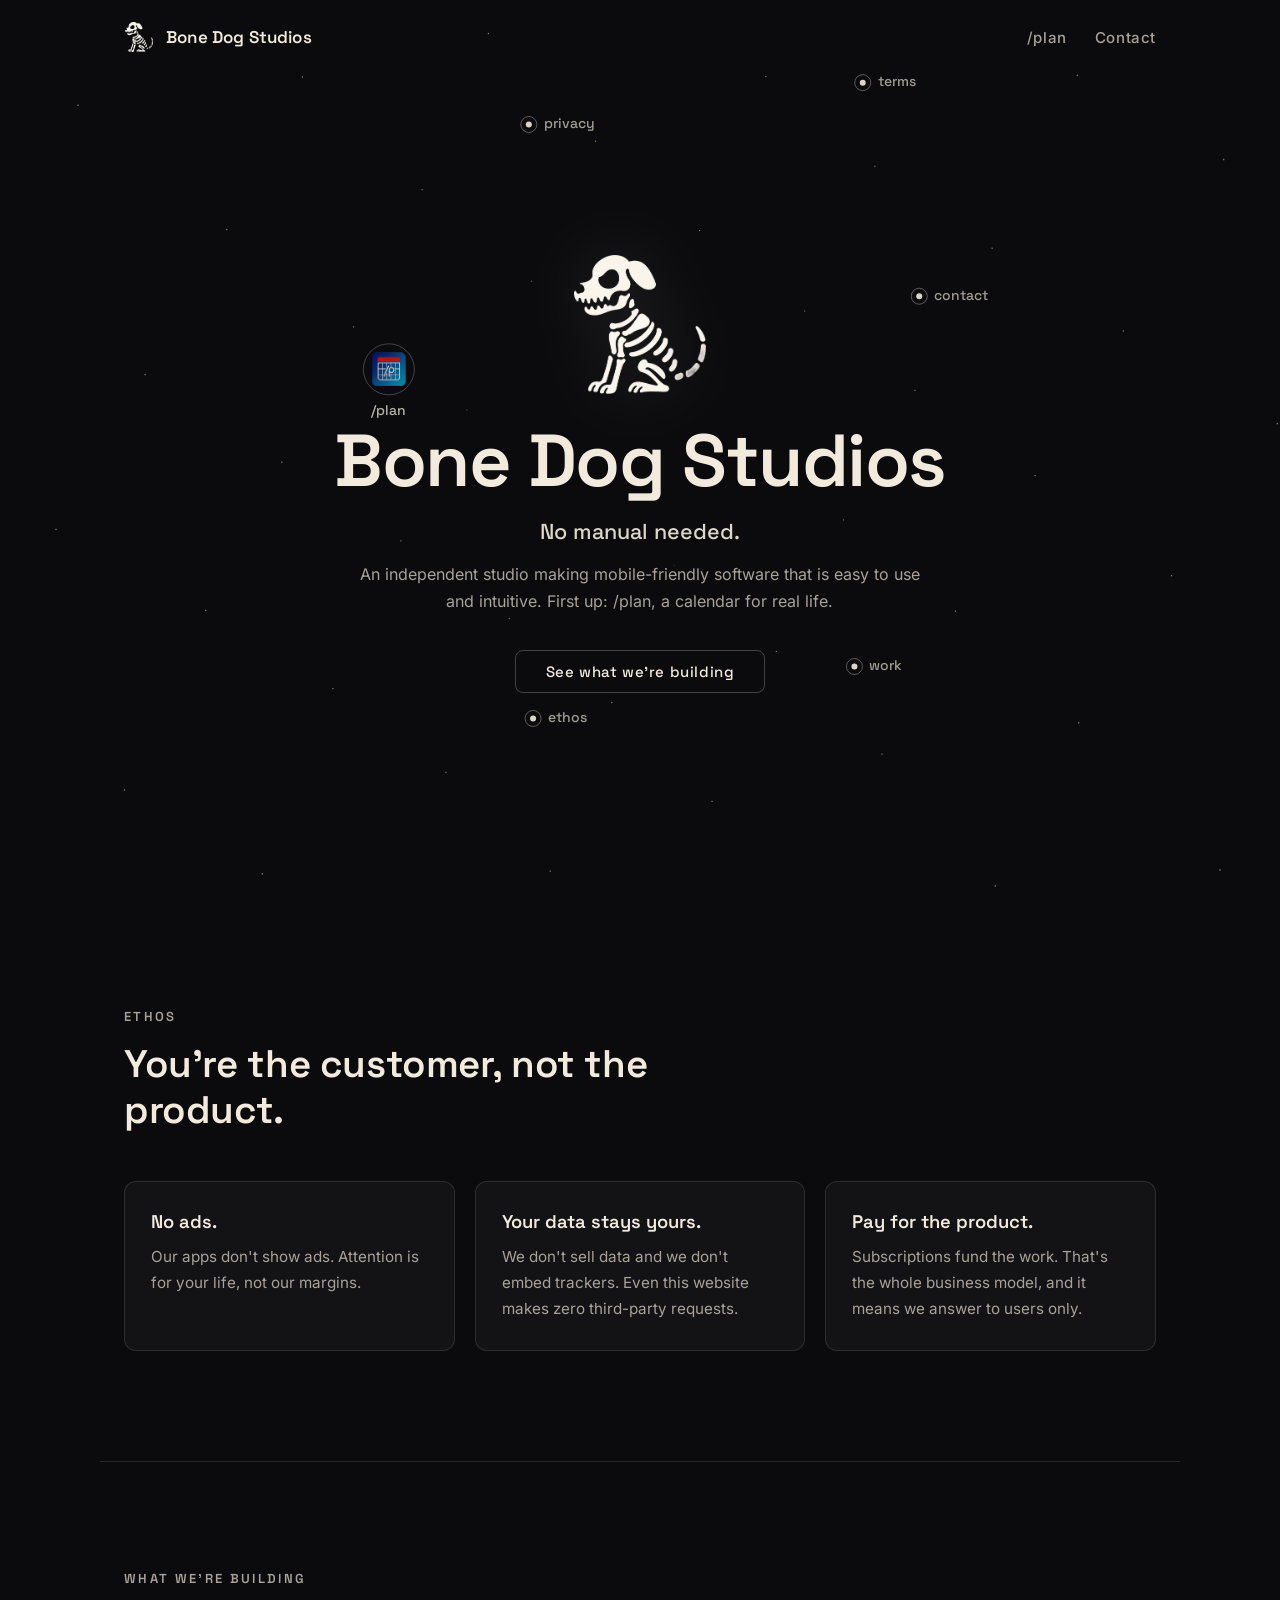
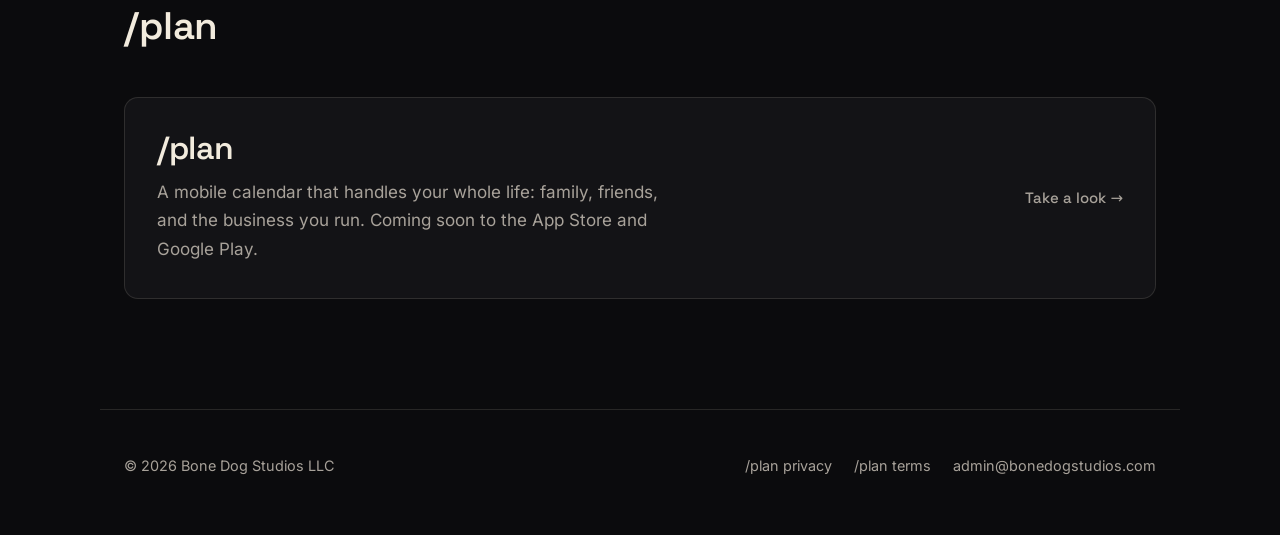
==== index.html @ c6e42fee "feat: restyle legal pages to dark design system (content byte-identical); retire unused style.css" ====
<!DOCTYPE html>
<html lang="en">
<head>
  <meta charset="UTF-8">
  <meta name="viewport" content="width=device-width, initial-scale=1.0">
  <script>document.documentElement.classList.add("js");</script>
  <title>Bone Dog Studios — independent software studio</title>
  <meta name="description" content="Bone Dog Studios is an independent software studio. No ads, no data selling — software you pay for, plainly.">
  <link rel="icon" type="image/png" sizes="32x32" href="/assets/img/favicon-32.png">
  <link rel="apple-touch-icon" href="/assets/img/favicon-180.png">
  <link rel="preload" href="/assets/fonts/space-grotesk-vf.woff2" as="font" type="font/woff2" crossorigin>
  <link rel="preload" href="/assets/fonts/inter-vf.woff2" as="font" type="font/woff2" crossorigin>
  <link rel="stylesheet" href="/assets/site.css?v=5">
  <meta property="og:title" content="Bone Dog Studios">
  <meta property="og:description" content="Independent software studio. No manual needed.">
  <meta property="og:image" content="https://bonedogstudios.com/assets/img/favicon-180.png">
</head>
<body>
  <a class="skip" href="#main">Skip to content</a>

  <header class="nav">
    <a class="brand" href="/">
      <img class="brand-mark" src="/assets/img/bone-dog-mark.png" alt="">
      Bone Dog Studios
    </a>
    <nav>
      <a href="/plan/">/plan</a>
      <a href="mailto:admin@bonedogstudios.com">Contact</a>
    </nav>
  </header>

  <main id="main">
    <section class="hero">
      <canvas id="sphere" aria-hidden="true"></canvas>
      <div class="hero-inner">
        <img class="hero-logo" src="/assets/img/bone-dog-mark.png" alt="Bone Dog Studios skeleton dog logo">
        <h1>Bone Dog Studios</h1>
        <p class="tagline">No manual needed.</p>
        <p class="sub">An independent studio making mobile-friendly software that is easy to use and intuitive. First up: /plan, a calendar for real life.</p>
        <a class="btn" href="/plan/">See what we're building</a>
      </div>
    </section>

    <section class="section reveal" id="ethos">
      <p class="section-kicker">Ethos</p>
      <h2>You're the customer, not the product.</h2>
      <div class="grid-3">
        <div class="card">
          <h3>No ads.</h3>
          <p>Our apps don't show ads. Attention is for your life, not our margins.</p>
        </div>
        <div class="card">
          <h3>Your data stays yours.</h3>
          <p>We don't sell data and we don't embed trackers. Even this website makes zero third-party requests.</p>
        </div>
        <div class="card">
          <h3>Pay for the product.</h3>
          <p>Subscriptions fund the work. That's the whole business model, and it means we answer to users only.</p>
        </div>
      </div>
    </section>

    <section class="section reveal" id="work">
      <p class="section-kicker">What we're building</p>
      <h2>/plan</h2>
      <a class="product-card" href="/plan/">
        <div>
          <span class="product-name">/plan</span>
          <p>A mobile calendar that handles your whole life: family, friends, and the business you run. Coming soon to the App Store and Google Play.</p>
        </div>
        <span class="go">Take a look &rarr;</span>
      </a>
    </section>
  </main>

  <footer class="site-footer">
    <span>&copy; 2026 Bone Dog Studios LLC</span>
    <nav>
      <a href="/plan/privacy/">/plan privacy</a>
      <a href="/plan/terms/">/plan terms</a>
      <a href="mailto:admin@bonedogstudios.com">admin@bonedogstudios.com</a>
    </nav>
  </footer>

  <script src="/assets/sphere.js?v=4" defer></script>
</body>
</html>
---- assets/site.css ----
/* Bone Dog Studios — site design system (new pages only; legal pages use style.css) */

@font-face {
  font-family: "Space Grotesk";
  src: url("/assets/fonts/space-grotesk-vf.woff2") format("woff2-variations");
  font-weight: 300 700;
  font-display: swap;
}
@font-face {
  font-family: "Inter";
  src: url("/assets/fonts/inter-vf.woff2") format("woff2-variations");
  font-weight: 100 900;
  font-display: swap;
}

:root {
  --bg: #0B0B0D;
  --bg-raised: #131316;
  --bone: #F2EBDD;
  --ink: #DDD7CB;
  --muted: #A8A29A;
  --line: rgba(242, 235, 221, 0.12);
  --line-strong: rgba(242, 235, 221, 0.25);
  --display: "Space Grotesk", system-ui, sans-serif;
  --body: "Inter", system-ui, -apple-system, "Segoe UI", sans-serif;
  --max: 1080px;
}

* { margin: 0; padding: 0; box-sizing: border-box; }
html { scroll-behavior: smooth; }
body {
  background: var(--bg);
  color: var(--ink);
  font: 400 17px/1.7 var(--body);
  -webkit-font-smoothing: antialiased;
}
::selection { background: var(--bone); color: var(--bg); }

a { color: var(--bone); text-decoration: none; }
img { max-width: 100%; display: block; }

.skip {
  position: absolute; left: -9999px; top: 0;
  background: var(--bone); color: var(--bg); padding: 8px 16px; z-index: 100;
}
.skip:focus { left: 0; }

/* ---------- Nav ---------- */
.nav {
  position: absolute; top: 0; left: 0; right: 0; z-index: 10;
  display: flex; align-items: center; justify-content: space-between;
  max-width: var(--max); margin: 0 auto; padding: 22px 24px;
}
.nav.flow { position: static; } /* pages without a hero (legal) */
.brand {
  display: flex; align-items: center; gap: 12px;
  font: 600 17px/1 var(--display); color: var(--bone); letter-spacing: 0.01em;
}
.brand-mark { width: 30px; height: 30px; object-fit: contain; }
.nav nav { display: flex; gap: 28px; }
.nav nav a {
  font: 500 15px/1 var(--body); color: var(--muted);
  letter-spacing: 0.04em; /* no uppercase: "plan" must stay lowercase */
  transition: color 0.2s;
}
.nav nav a:hover { color: var(--bone); }

/* ---------- Hero ---------- */
.hero {
  position: relative; min-height: 100svh;
  display: flex; align-items: center; justify-content: center;
  overflow: hidden; text-align: center;
}
#sphere {
  position: absolute; inset: 0; width: 100%; height: 100%;
  touch-action: pan-y; /* vertical scroll always wins on touch */
  cursor: grab;
}
.hero-inner {
  position: relative; z-index: 2; padding: 96px 24px 48px;
  pointer-events: none; /* let the sphere receive drags... */
}
.hero-inner a { pointer-events: auto; } /* ...but keep links clickable */
.hero-logo {
  width: 132px; margin: 0 auto 28px;
  filter: drop-shadow(0 0 36px rgba(242, 235, 221, 0.16)); /* faint bone glow */
}
.hero h1 {
  font: 600 clamp(2.6rem, 7vw, 4.6rem)/1.05 var(--display);
  color: var(--bone); letter-spacing: -0.02em;
}
.tagline {
  margin-top: 18px;
  font: 500 clamp(1.05rem, 2.4vw, 1.35rem)/1.4 var(--display);
  color: var(--ink);
}
.sub {
  max-width: 560px; margin: 14px auto 0;
  color: var(--muted); font-size: 1rem;
}
.btn {
  display: inline-block; margin-top: 34px; padding: 13px 30px;
  border: 1px solid var(--line-strong); border-radius: 8px;
  font: 500 15px/1 var(--display); letter-spacing: 0.04em;
  color: var(--bone); transition: background 0.2s, border-color 0.2s;
}
.btn:hover { background: rgba(242, 235, 221, 0.08); border-color: var(--bone); }
.btn.solid { background: var(--bone); color: var(--bg); border-color: var(--bone); }
.btn.solid:hover { background: #fff; }

/* ---------- Sections ---------- */
.section { max-width: var(--max); margin: 0 auto; padding: 110px 24px; }
.section + .section { border-top: 1px solid var(--line); }
.section-kicker {
  font: 600 13px/1 var(--display); letter-spacing: 0.18em;
  text-transform: uppercase; color: var(--muted); margin-bottom: 18px;
}
.section h2 {
  font: 600 clamp(1.7rem, 4vw, 2.4rem)/1.2 var(--display);
  color: var(--bone); letter-spacing: -0.01em; margin-bottom: 20px;
  max-width: 640px;
}
.section > p { max-width: 640px; color: var(--muted); }

.grid-3 {
  display: grid; grid-template-columns: repeat(3, 1fr);
  gap: 20px; margin-top: 48px;
}
.card {
  background: var(--bg-raised); border: 1px solid var(--line);
  border-radius: 12px; padding: 28px 26px;
}
.card h3 {
  font: 600 1.15rem/1.3 var(--display); color: var(--bone); margin-bottom: 10px;
}
.card p { color: var(--muted); font-size: 0.95rem; }

/* ---------- Product card (homepage) ---------- */
.product-card {
  display: flex; align-items: center; justify-content: space-between; gap: 24px;
  margin-top: 48px; padding: 34px 32px;
  background: var(--bg-raised); border: 1px solid var(--line); border-radius: 14px;
  transition: border-color 0.2s, transform 0.2s;
}
.product-card:hover { border-color: var(--line-strong); transform: translateY(-2px); }
.product-name {
  font: 600 2rem/1 var(--display); color: var(--bone); letter-spacing: -0.01em;
}
.product-card p { color: var(--muted); margin-top: 10px; max-width: 520px; }
.product-card .go { font: 500 15px/1 var(--display); color: var(--muted); white-space: nowrap; }
.product-card:hover .go { color: var(--bone); }

/* ---------- Plan page ---------- */
.wordmark {
  font: 600 clamp(3.2rem, 9vw, 5.5rem)/1 var(--display);
  color: var(--bone); letter-spacing: -0.03em;
}
.phones {
  display: grid; grid-template-columns: repeat(3, 1fr);
  gap: 28px; margin-top: 56px; justify-items: center;
}
.phone {
  position: relative; width: min(100%, 270px); aspect-ratio: 9 / 19;
  border: 1px solid var(--line-strong); border-radius: 34px;
  padding: 10px; background: var(--bg-raised);
  box-shadow: 0 24px 60px rgba(0, 0, 0, 0.5);
}
.phone img, .phone-placeholder {
  position: absolute; inset: 10px; width: calc(100% - 20px); height: calc(100% - 20px);
  border-radius: 26px; object-fit: cover;
}
.phone-placeholder {
  background: linear-gradient(160deg, #17171b, #0e0e11 70%);
  display: flex; align-items: center; justify-content: center;
  color: var(--muted); font: 500 13px/1.4 var(--display);
  letter-spacing: 0.08em; text-align: center; /* no uppercase: "plan" stays lowercase */
}
.phone img { z-index: 2; } /* real screenshot covers the placeholder */

.cta-panel {
  margin-top: 90px; padding: 56px 32px; text-align: center;
  background: var(--bg-raised); border: 1px solid var(--line); border-radius: 16px;
}
.cta-panel h2 { margin: 0 auto 12px; }
.cta-panel p { margin: 0 auto; max-width: 520px; color: var(--muted); }

/* ---------- Footer ---------- */
.site-footer {
  border-top: 1px solid var(--line);
  max-width: var(--max); margin: 0 auto;
  padding: 44px 24px 56px;
  display: flex; flex-wrap: wrap; gap: 18px 40px;
  align-items: center; justify-content: space-between;
  color: var(--muted); font-size: 0.9rem;
}
.site-footer nav { display: flex; flex-wrap: wrap; gap: 22px; }
.site-footer a { color: var(--muted); transition: color 0.2s; }
.site-footer a:hover { color: var(--bone); }

/* ---------- Legal pages (privacy / terms) ---------- */
.legal-content { max-width: 780px; margin: 0 auto; padding: 34px 24px 72px; }
.legal-content .back-link {
  display: inline-block; margin-bottom: 30px;
  color: var(--muted); font: 500 14px/1 var(--display);
}
.legal-content .back-link:hover { color: var(--bone); }
.legal-content h1 { font: 600 2rem/1.2 var(--display); color: var(--bone); margin-bottom: 10px; }
.legal-content .effective-date { color: var(--muted); font-size: 0.92rem; margin-bottom: 34px; }
.legal-content h2 {
  font: 600 1.3rem/1.3 var(--display); color: var(--bone);
  margin: 42px 0 14px; padding-bottom: 8px; border-bottom: 1px solid var(--line);
}
.legal-content h3 { font: 600 1.05rem/1.3 var(--display); color: var(--ink); margin: 24px 0 10px; }
.legal-content p { margin-bottom: 14px; color: var(--ink); font-size: 0.98rem; }
.legal-content ul, .legal-content ol { margin: 0 0 16px; padding-left: 22px; color: var(--ink); font-size: 0.98rem; }
.legal-content li { margin-bottom: 8px; }
.legal-content strong { color: var(--bone); }
.legal-content a { text-decoration: underline; text-underline-offset: 2px; }
.legal-content table { width: 100%; border-collapse: collapse; margin-bottom: 16px; font-size: 0.92rem; }
.legal-content th, .legal-content td { padding: 10px 12px; text-align: left; border: 1px solid var(--line); color: var(--ink); }
.legal-content th { background: var(--bg-raised); color: var(--bone); font-weight: 600; }
.legal-content footer {
  margin-top: 48px; padding-top: 22px; border-top: 1px solid var(--line);
  color: var(--muted); font-size: 0.9rem;
}

/* ---------- Reveal animation ----------
   Hidden state only applies when JS is running (html.js set inline in <head>),
   so content stays visible with JS off, in print, and in readers. */
html.js .reveal { opacity: 0; transform: translateY(24px); transition: opacity 0.7s ease, transform 0.7s ease; }
html.js .reveal.is-visible { opacity: 1; transform: none; }
@media print {
  html.js .reveal { opacity: 1; transform: none; }
}

@media (prefers-reduced-motion: reduce) {
  html { scroll-behavior: auto; }
  html.js .reveal { opacity: 1; transform: none; transition: none; }
  .product-card, .product-card:hover { transform: none; }
}

/* ---------- Responsive ---------- */
@media (max-width: 860px) {
  .grid-3, .phones { grid-template-columns: 1fr; }
  .phones { max-width: 300px; margin-left: auto; margin-right: auto; }
  .phone:nth-child(n+2) { display: none; } /* one phone on small screens */
  .product-card { flex-direction: column; align-items: flex-start; }
  .section { padding: 72px 24px; }
  .nav nav { gap: 18px; }
}
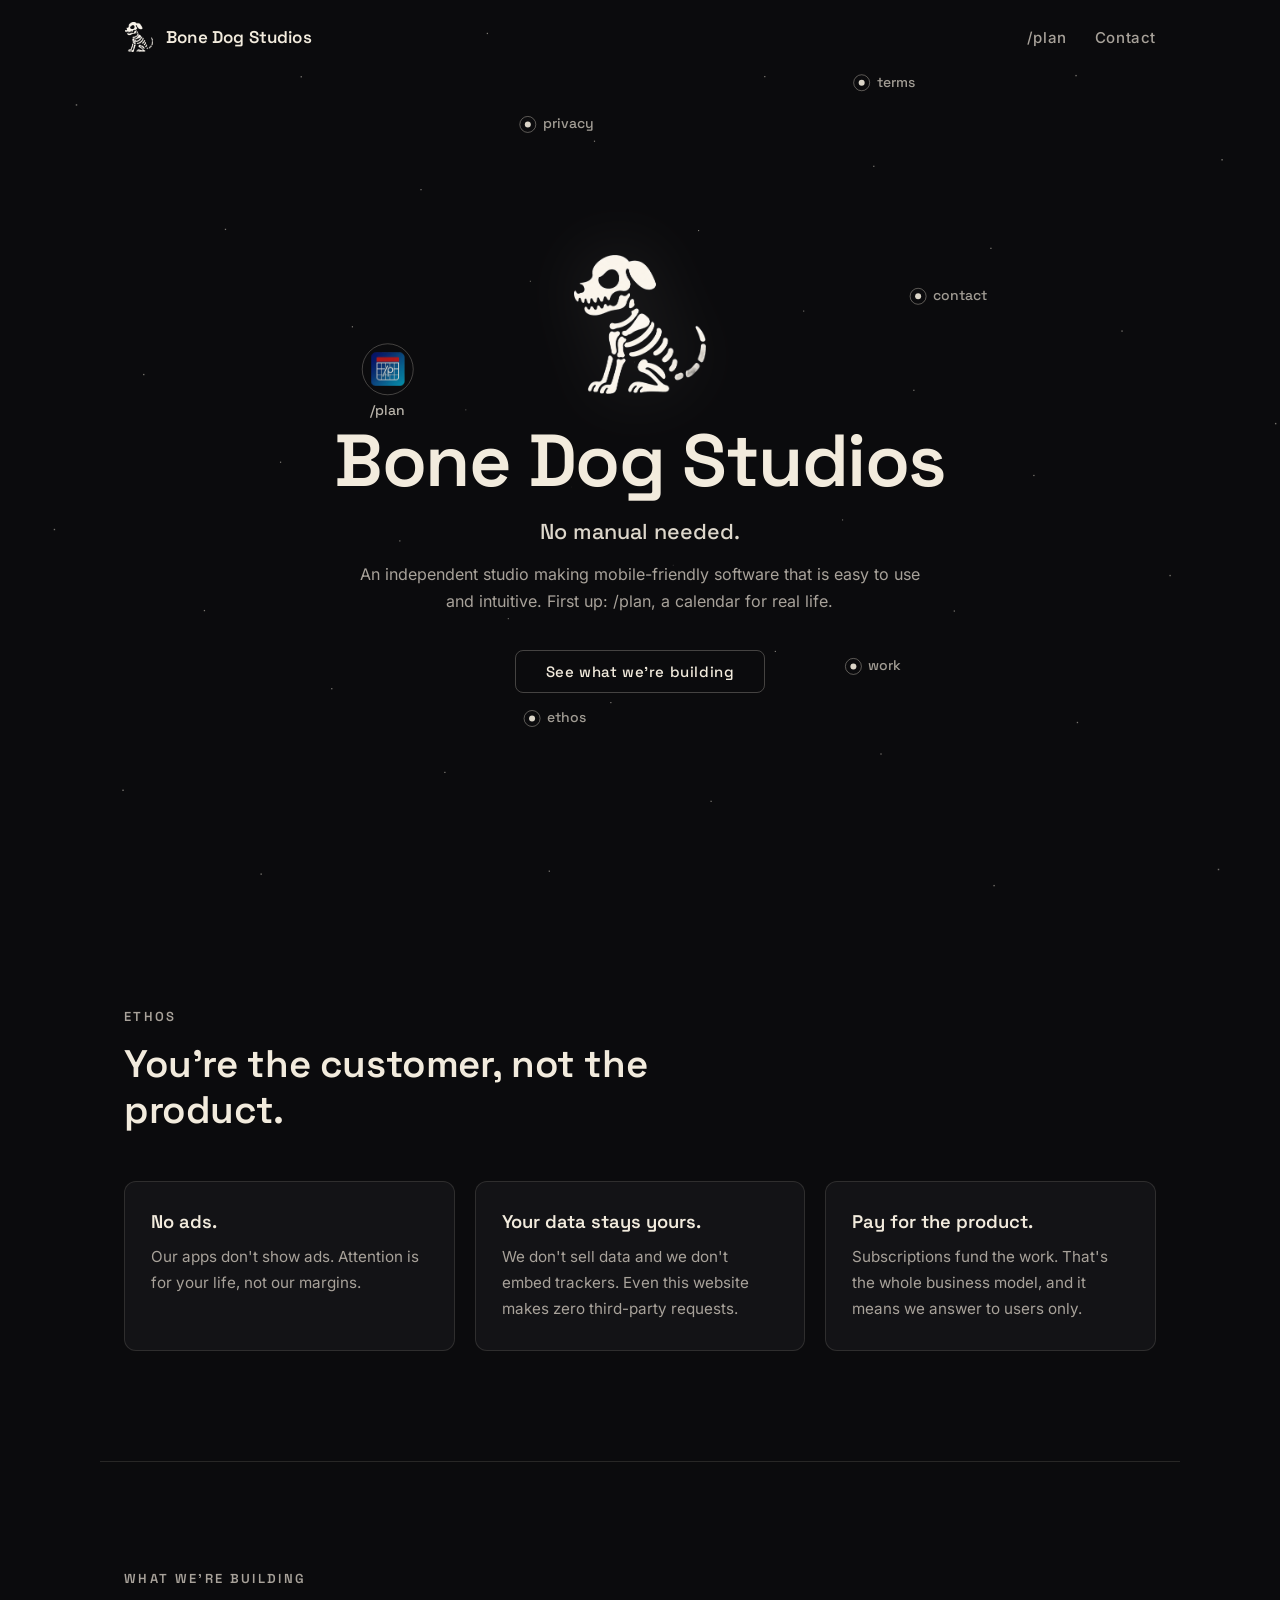
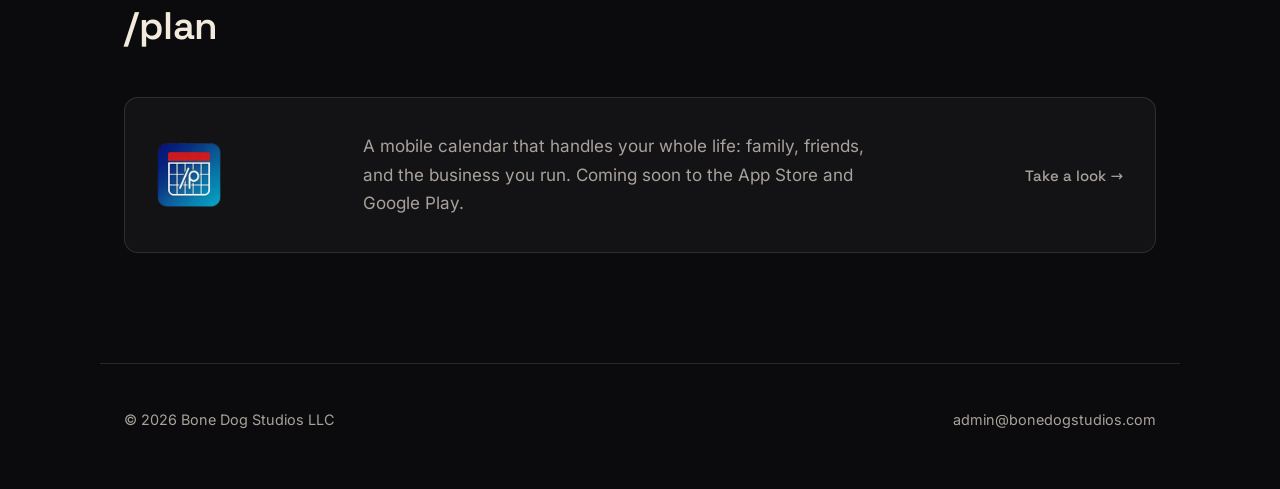
==== commit a78625ed: "feat: product card leads with /plan logo tile; studio footer drops product legal links" ====
--- a/index.html
+++ b/index.html
@@ -10,7 +10,7 @@
   <link rel="apple-touch-icon" href="/assets/img/favicon-180.png">
   <link rel="preload" href="/assets/fonts/space-grotesk-vf.woff2" as="font" type="font/woff2" crossorigin>
   <link rel="preload" href="/assets/fonts/inter-vf.woff2" as="font" type="font/woff2" crossorigin>
-  <link rel="stylesheet" href="/assets/site.css?v=5">
+  <link rel="stylesheet" href="/assets/site.css?v=6">
   <meta property="og:title" content="Bone Dog Studios">
   <meta property="og:description" content="Independent software studio. No manual needed.">
   <meta property="og:image" content="https://bonedogstudios.com/assets/img/favicon-180.png">
@@ -64,8 +64,8 @@
       <p class="section-kicker">What we're building</p>
       <h2>/plan</h2>
       <a class="product-card" href="/plan/">
+        <img class="product-logo" src="/assets/img/plan-mark.png" alt="/plan app logo">
         <div>
-          <span class="product-name">/plan</span>
           <p>A mobile calendar that handles your whole life: family, friends, and the business you run. Coming soon to the App Store and Google Play.</p>
         </div>
         <span class="go">Take a look &rarr;</span>
@@ -76,8 +76,6 @@
   <footer class="site-footer">
     <span>&copy; 2026 Bone Dog Studios LLC</span>
     <nav>
-      <a href="/plan/privacy/">/plan privacy</a>
-      <a href="/plan/terms/">/plan terms</a>
       <a href="mailto:admin@bonedogstudios.com">admin@bonedogstudios.com</a>
     </nav>
   </footer>
--- a/assets/site.css
+++ b/assets/site.css
@@ -143,10 +143,8 @@
   transition: border-color 0.2s, transform 0.2s;
 }
 .product-card:hover { border-color: var(--line-strong); transform: translateY(-2px); }
-.product-name {
-  font: 600 2rem/1 var(--display); color: var(--bone); letter-spacing: -0.01em;
-}
-.product-card p { color: var(--muted); margin-top: 10px; max-width: 520px; }
+.product-logo { width: 64px; flex-shrink: 0; }
+.product-card p { color: var(--muted); max-width: 520px; }
 .product-card .go { font: 500 15px/1 var(--display); color: var(--muted); white-space: nowrap; }
 .product-card:hover .go { color: var(--bone); }
 
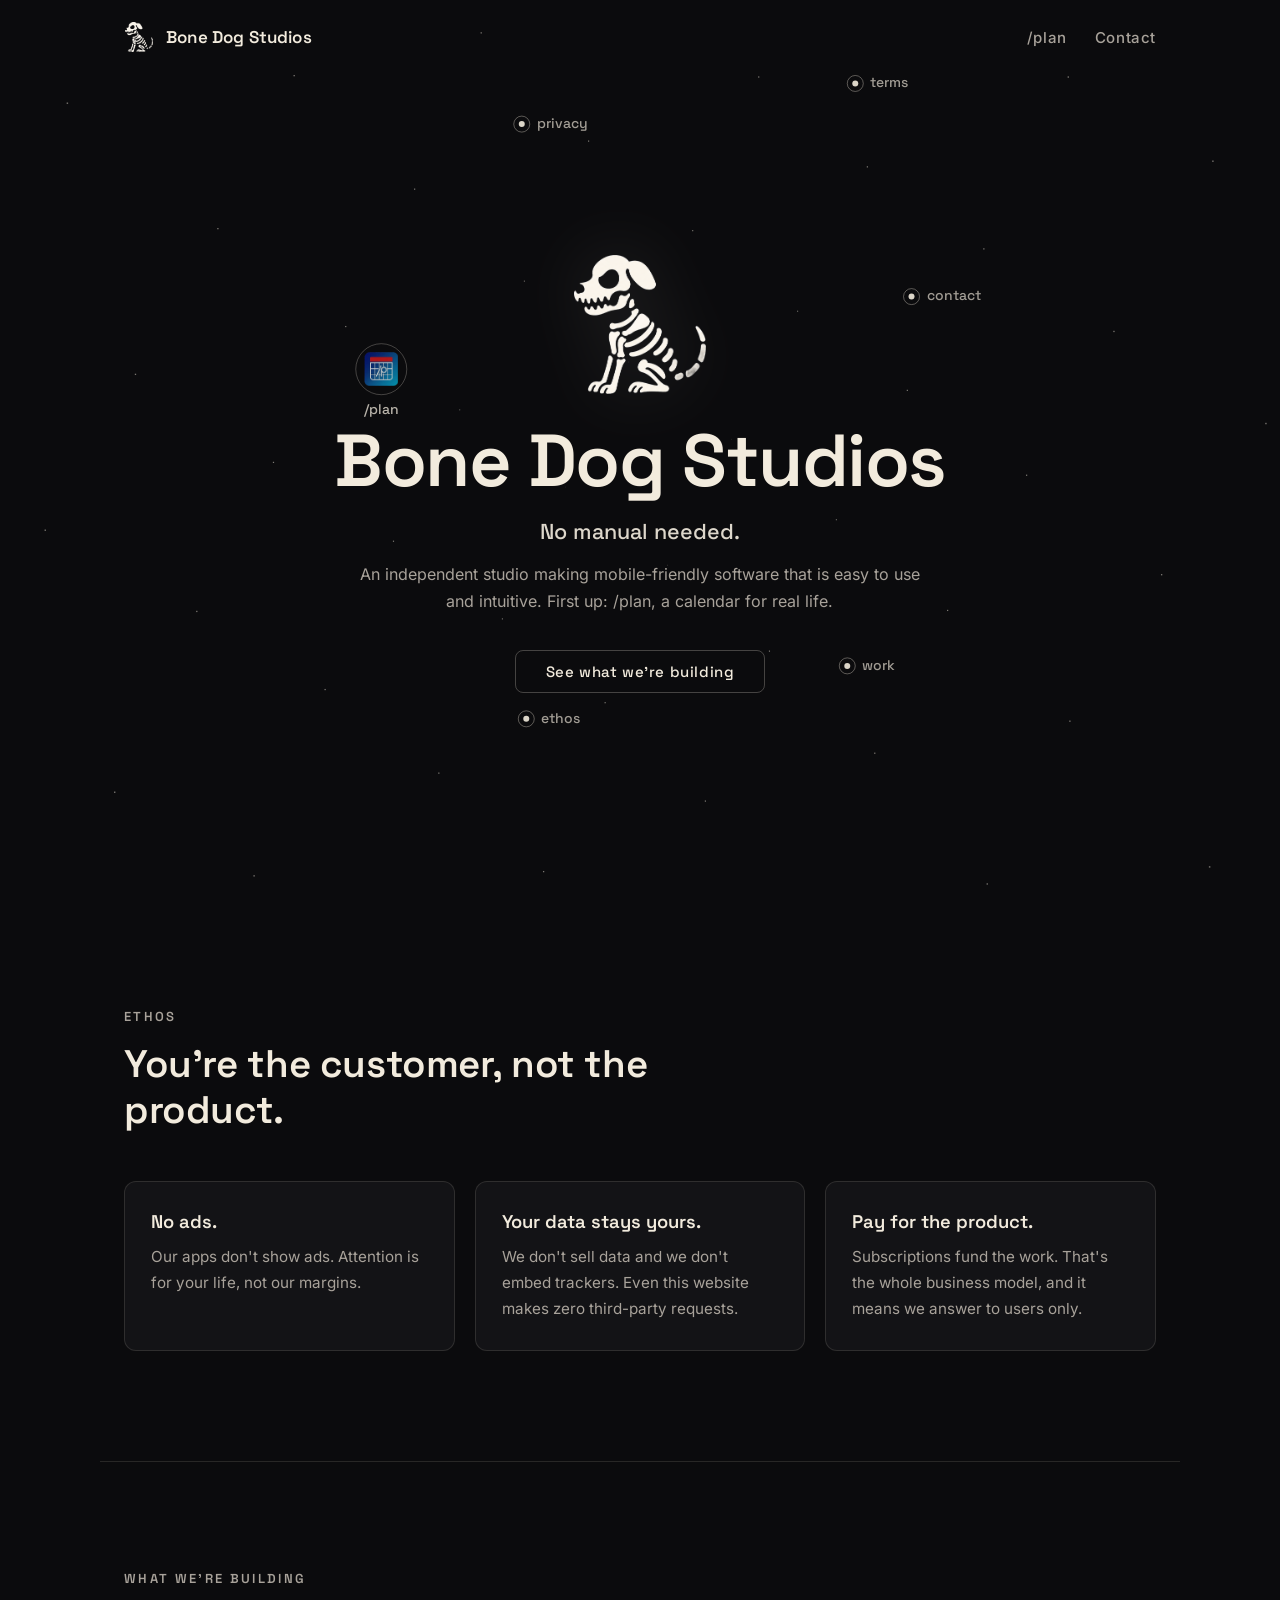
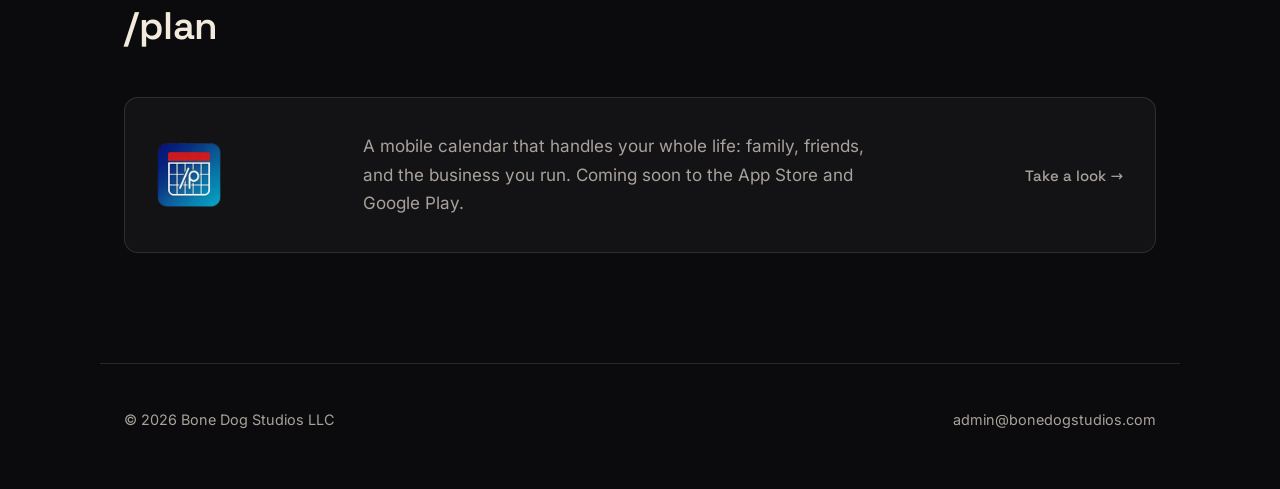
==== commit f1c036b5: "feat: /plan hero logo above wordmark; real app screenshots replace placeholder frames" ====
--- a/index.html
+++ b/index.html
@@ -10,7 +10,7 @@
   <link rel="apple-touch-icon" href="/assets/img/favicon-180.png">
   <link rel="preload" href="/assets/fonts/space-grotesk-vf.woff2" as="font" type="font/woff2" crossorigin>
   <link rel="preload" href="/assets/fonts/inter-vf.woff2" as="font" type="font/woff2" crossorigin>
-  <link rel="stylesheet" href="/assets/site.css?v=6">
+  <link rel="stylesheet" href="/assets/site.css?v=8">
   <meta property="og:title" content="Bone Dog Studios">
   <meta property="og:description" content="Independent software studio. No manual needed.">
   <meta property="og:image" content="https://bonedogstudios.com/assets/img/favicon-180.png">
--- a/assets/site.css
+++ b/assets/site.css
@@ -85,6 +85,7 @@
   width: 132px; margin: 0 auto 28px;
   filter: drop-shadow(0 0 36px rgba(242, 235, 221, 0.16)); /* faint bone glow */
 }
+.hero-logo.app-logo { width: 96px; margin: 26px auto 26px; }
 .hero h1 {
   font: 600 clamp(2.6rem, 7vw, 4.6rem)/1.05 var(--display);
   color: var(--bone); letter-spacing: -0.02em;
@@ -157,23 +158,10 @@
   display: grid; grid-template-columns: repeat(3, 1fr);
   gap: 28px; margin-top: 56px; justify-items: center;
 }
-.phone {
-  position: relative; width: min(100%, 270px); aspect-ratio: 9 / 19;
-  border: 1px solid var(--line-strong); border-radius: 34px;
-  padding: 10px; background: var(--bg-raised);
-  box-shadow: 0 24px 60px rgba(0, 0, 0, 0.5);
-}
-.phone img, .phone-placeholder {
-  position: absolute; inset: 10px; width: calc(100% - 20px); height: calc(100% - 20px);
-  border-radius: 26px; object-fit: cover;
-}
-.phone-placeholder {
-  background: linear-gradient(160deg, #17171b, #0e0e11 70%);
-  display: flex; align-items: center; justify-content: center;
-  color: var(--muted); font: 500 13px/1.4 var(--display);
-  letter-spacing: 0.08em; text-align: center; /* no uppercase: "plan" stays lowercase */
-}
-.phone img { z-index: 2; } /* real screenshot covers the placeholder */
+.shot {
+  width: min(100%, 290px);
+  filter: drop-shadow(0 26px 50px rgba(0, 0, 0, 0.55));
+}
 
 .cta-panel {
   margin-top: 90px; padding: 56px 32px; text-align: center;
@@ -241,7 +229,7 @@
 @media (max-width: 860px) {
   .grid-3, .phones { grid-template-columns: 1fr; }
   .phones { max-width: 300px; margin-left: auto; margin-right: auto; }
-  .phone:nth-child(n+2) { display: none; } /* one phone on small screens */
+  .shot:nth-child(n+2) { display: none; } /* one screenshot on small screens */
   .product-card { flex-direction: column; align-items: flex-start; }
   .section { padding: 72px 24px; }
   .nav nav { gap: 18px; }
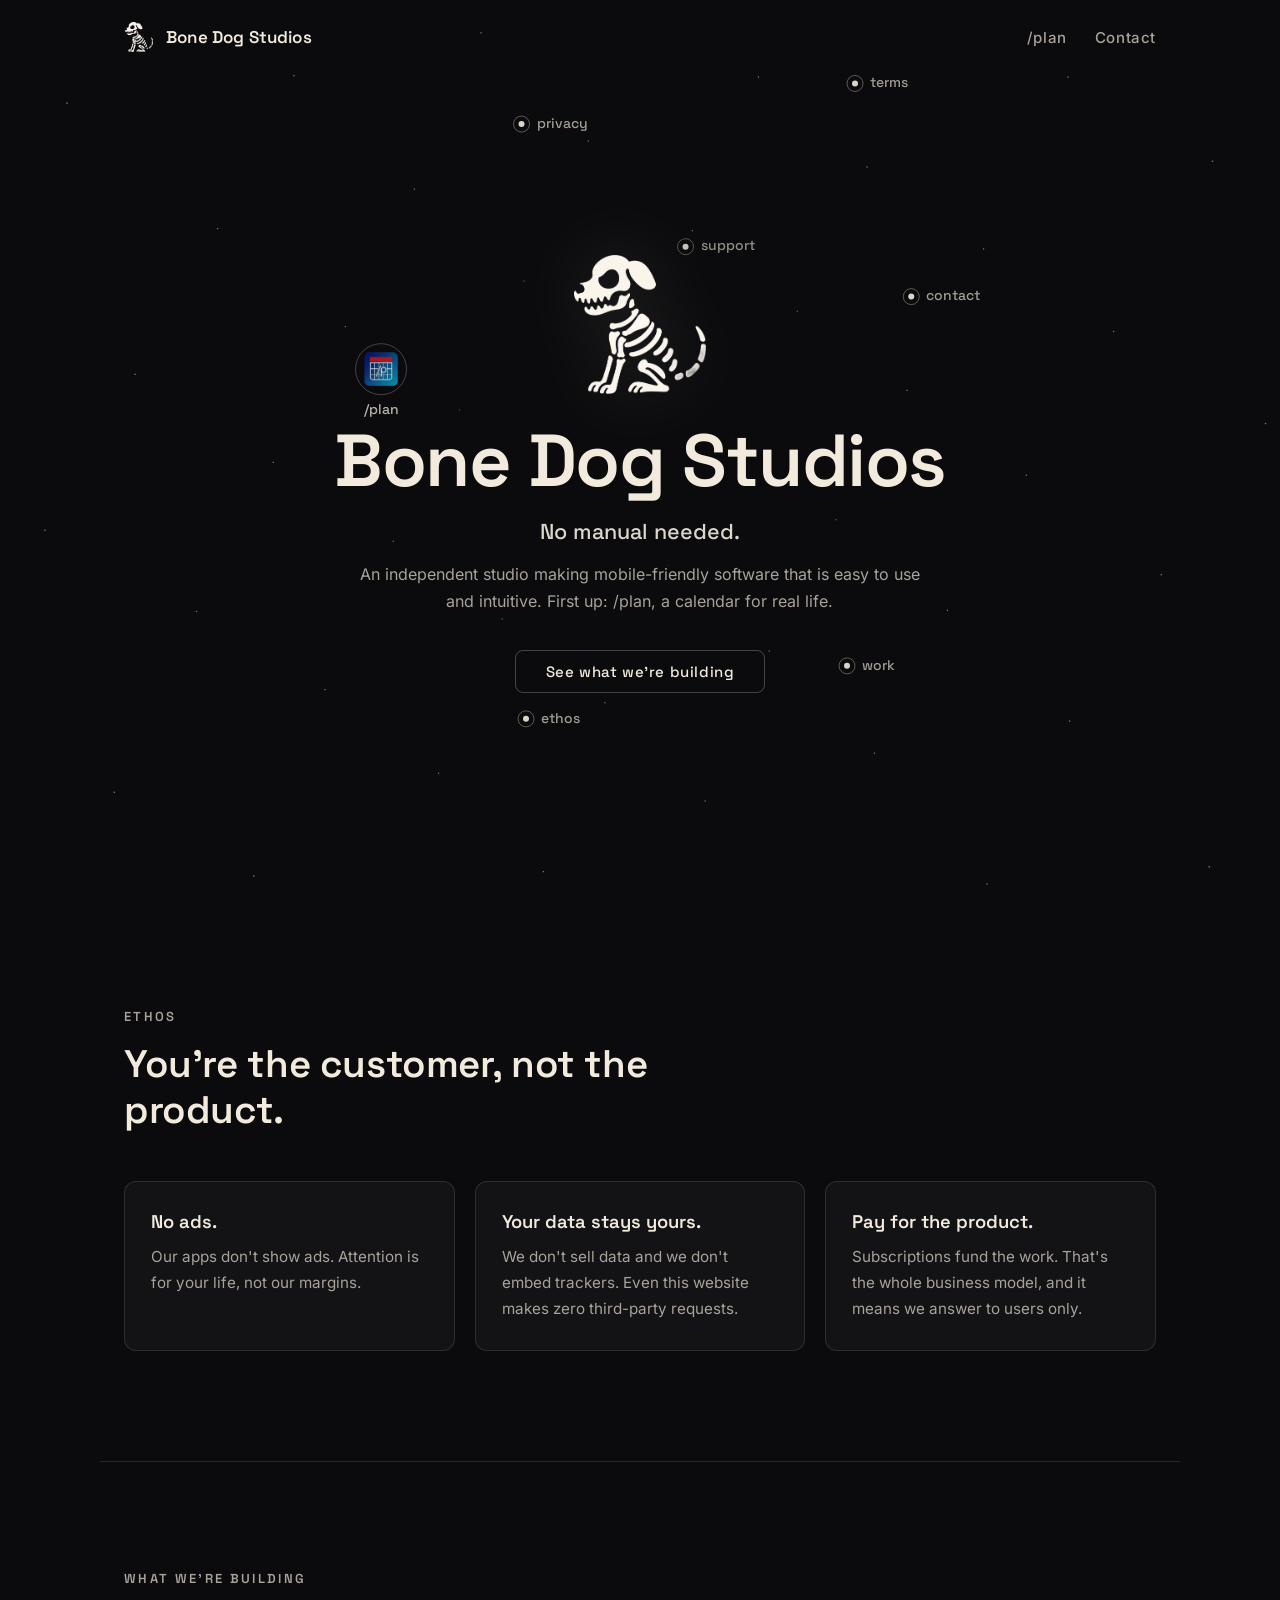
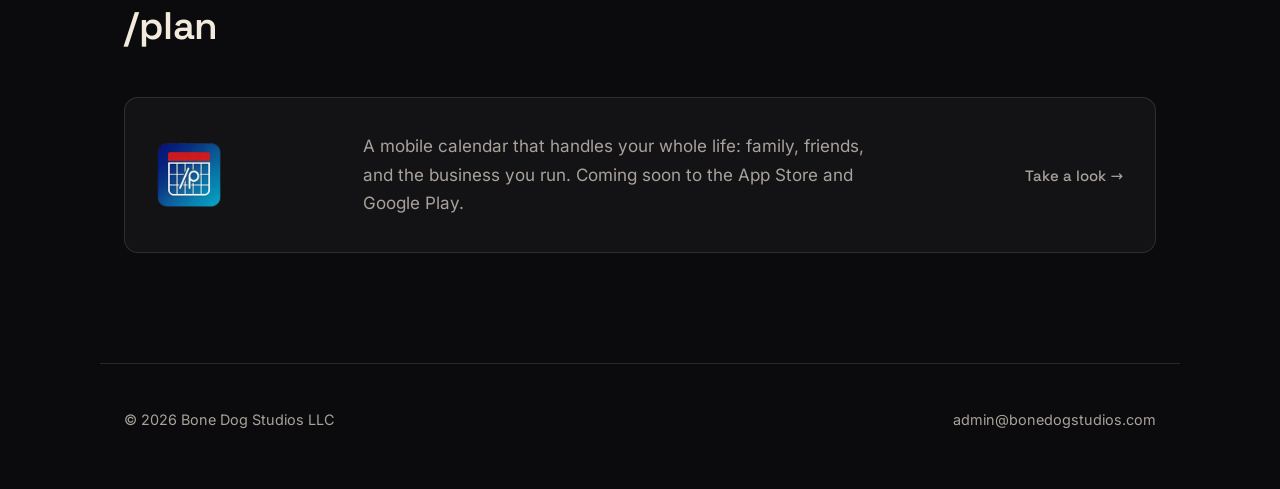
==== commit 827cd10a: "feat: support in nav + constellation; real app screenshots from the store set - /plan top nav gains " ====
--- a/index.html
+++ b/index.html
@@ -80,6 +80,6 @@
     </nav>
   </footer>
 
-  <script src="/assets/sphere.js?v=4" defer></script>
+  <script src="/assets/sphere.js?v=6" defer></script>
 </body>
 </html>
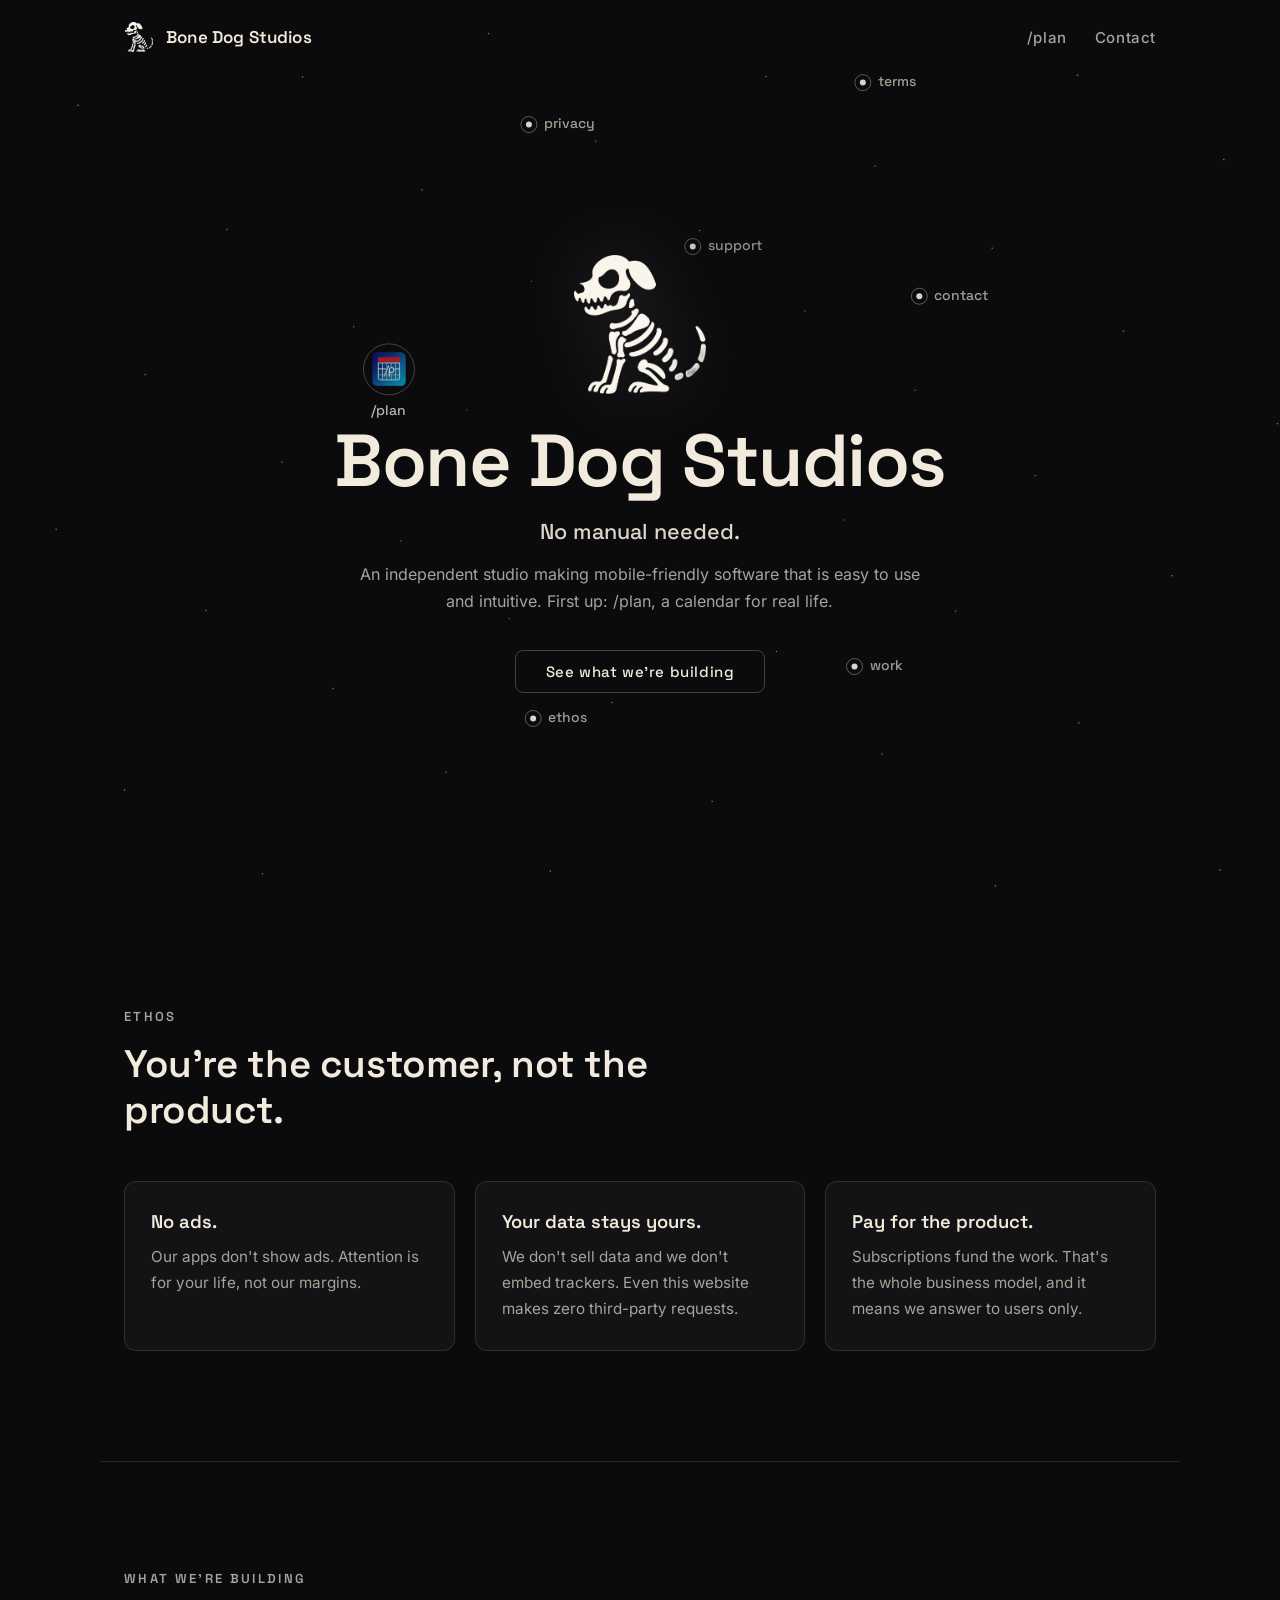
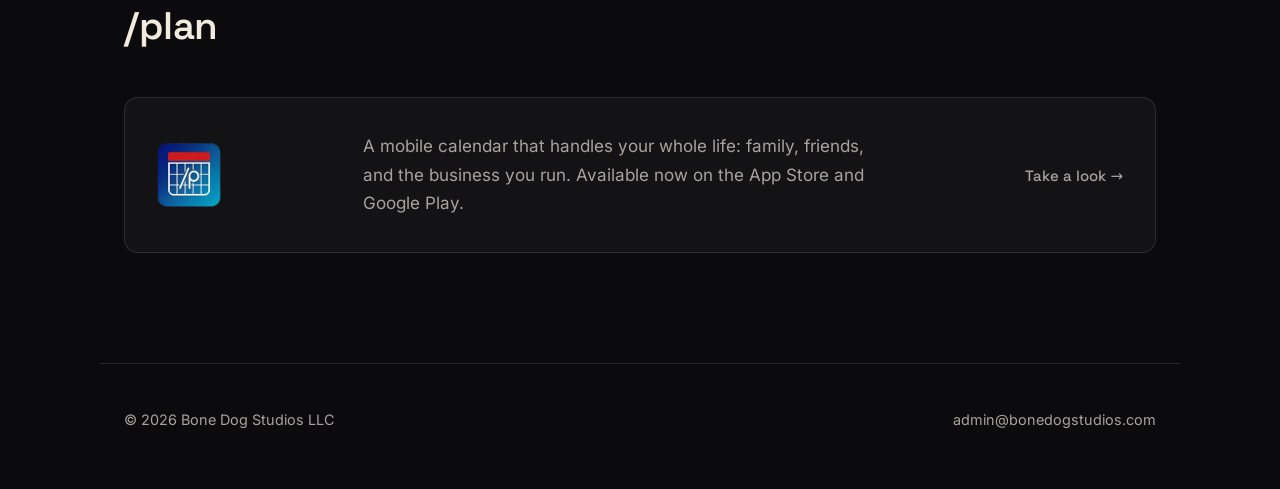
==== commit bcb9e108: "plan: the app has launched — store buttons, and a fallback page for each phone The site still said "" ====
--- a/index.html
+++ b/index.html
@@ -10,7 +10,7 @@
   <link rel="apple-touch-icon" href="/assets/img/favicon-180.png">
   <link rel="preload" href="/assets/fonts/space-grotesk-vf.woff2" as="font" type="font/woff2" crossorigin>
   <link rel="preload" href="/assets/fonts/inter-vf.woff2" as="font" type="font/woff2" crossorigin>
-  <link rel="stylesheet" href="/assets/site.css?v=8">
+  <link rel="stylesheet" href="/assets/site.css?v=9">
   <meta property="og:title" content="Bone Dog Studios">
   <meta property="og:description" content="Independent software studio. No manual needed.">
   <meta property="og:image" content="https://bonedogstudios.com/assets/img/favicon-180.png">
@@ -66,7 +66,7 @@
       <a class="product-card" href="/plan/">
         <img class="product-logo" src="/assets/img/plan-mark.png" alt="/plan app logo">
         <div>
-          <p>A mobile calendar that handles your whole life: family, friends, and the business you run. Coming soon to the App Store and Google Play.</p>
+          <p>A mobile calendar that handles your whole life: family, friends, and the business you run. Available now on the App Store and Google Play.</p>
         </div>
         <span class="go">Take a look &rarr;</span>
       </a>
--- a/assets/site.css
+++ b/assets/site.css
@@ -1,4 +1,6 @@
-/* Bone Dog Studios — site design system (new pages only; legal pages use style.css) */
+/* Bone Dog Studios — site design system. Every page loads this, legal pages
+   included; the old style.css was deleted in the 2026-07-07 redesign.
+   Mirrored to claude.ai/design — see design-system/README.md. */
 
 @font-face {
   font-family: "Space Grotesk";
@@ -169,6 +171,16 @@
 }
 .cta-panel h2 { margin: 0 auto 12px; }
 .cta-panel p { margin: 0 auto; max-width: 520px; color: var(--muted); }
+
+/* Store buttons: a wrapping row of .btn, used by the /plan call to action and
+   by the deep-link fallback in 404.html. */
+.store-row {
+  display: flex; flex-wrap: wrap; gap: 12px; justify-content: center;
+  margin-top: 26px;
+}
+.store-row .btn { margin-top: 0; }
+.store-note { font-size: 13px; margin-top: 16px; color: var(--muted); }
+.cta-panel .store-note { margin-top: 20px; }
 
 /* ---------- Footer ---------- */
 .site-footer {
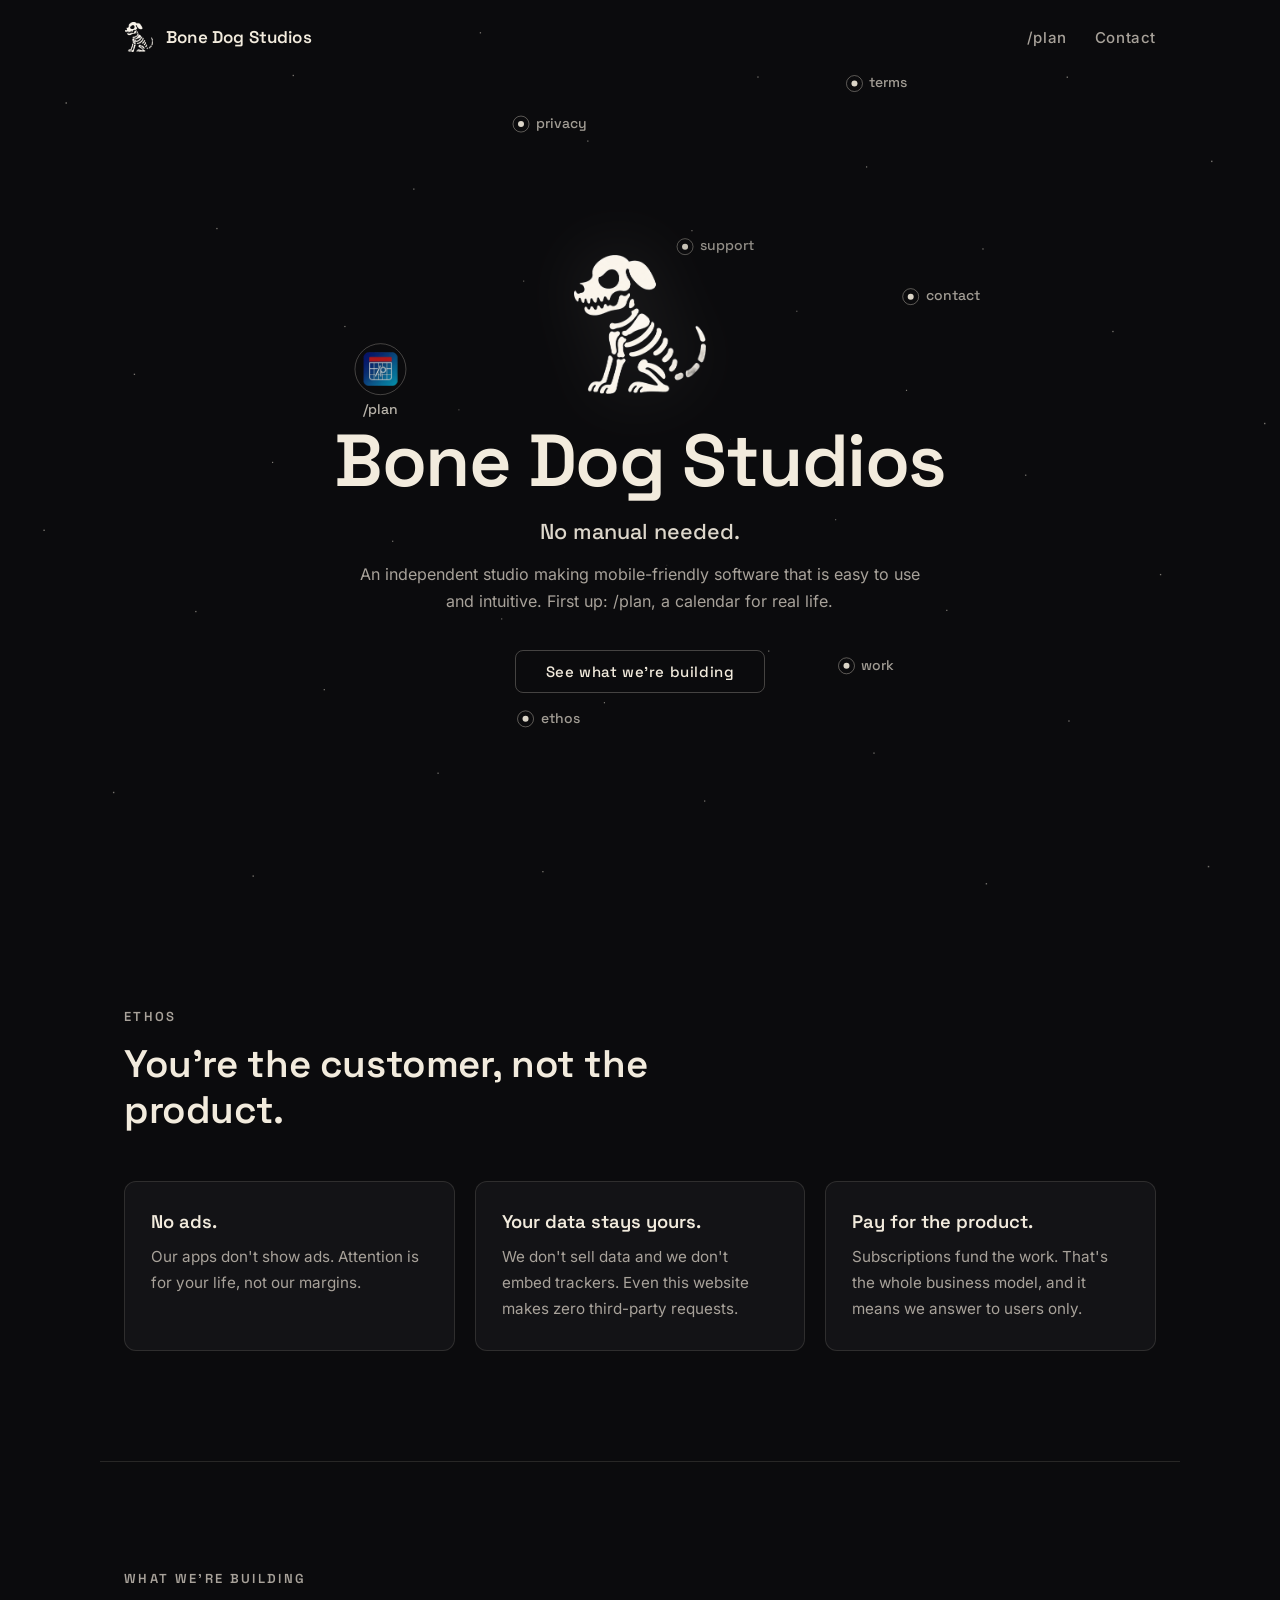
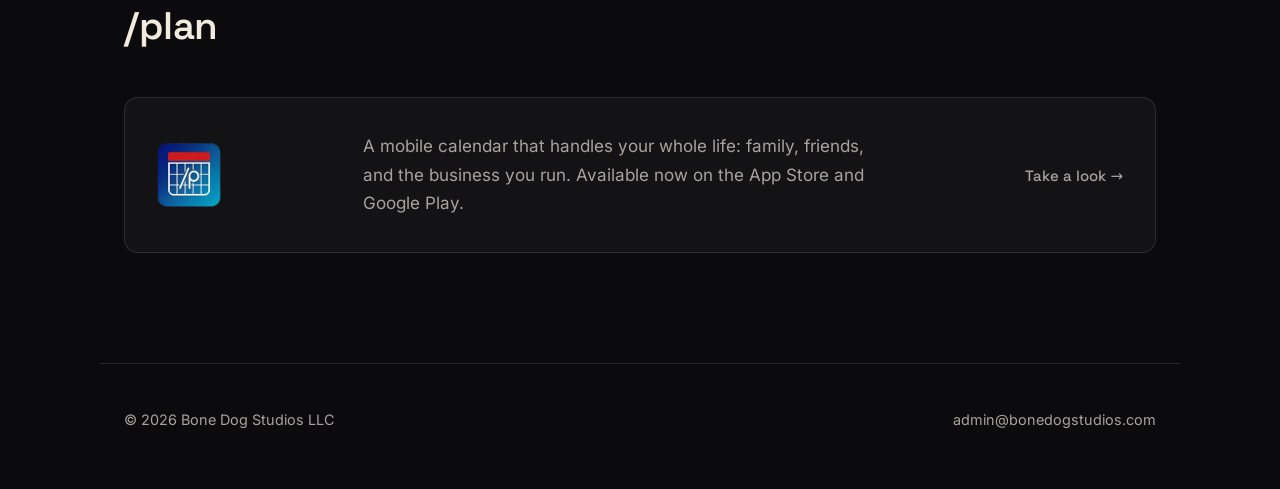
==== commit 15fcc3ca: "plan: official App Store and Google Play badges Replace the site-styled store buttons with the offic" ====
--- a/index.html
+++ b/index.html
@@ -10,7 +10,7 @@
   <link rel="apple-touch-icon" href="/assets/img/favicon-180.png">
   <link rel="preload" href="/assets/fonts/space-grotesk-vf.woff2" as="font" type="font/woff2" crossorigin>
   <link rel="preload" href="/assets/fonts/inter-vf.woff2" as="font" type="font/woff2" crossorigin>
-  <link rel="stylesheet" href="/assets/site.css?v=9">
+  <link rel="stylesheet" href="/assets/site.css?v=10">
   <meta property="og:title" content="Bone Dog Studios">
   <meta property="og:description" content="Independent software studio. No manual needed.">
   <meta property="og:image" content="https://bonedogstudios.com/assets/img/favicon-180.png">
--- a/assets/site.css
+++ b/assets/site.css
@@ -179,6 +179,15 @@
   margin-top: 26px;
 }
 .store-row .btn { margin-top: 0; }
+/* Official store badges (Apple and Google artwork, unaltered, self-hosted so
+   the site keeps making zero third-party requests). Apple's rules: at least
+   40 px tall, clear space of a quarter of the height, one Apple badge per
+   layout. Google's: at least 28 px tall, clear space of a quarter. The
+   Google PNG carries its own transparent margin, so it is drawn taller to
+   put its visible badge at the same height as Apple's. */
+.store-row .store-badge { display: inline-block; line-height: 0; }
+.store-row .store-badge img { display: block; height: 48px; width: auto; }
+.store-row .store-badge.google img { height: 72px; margin: -12px 0; }
 .store-note { font-size: 13px; margin-top: 16px; color: var(--muted); }
 .cta-panel .store-note { margin-top: 20px; }
 
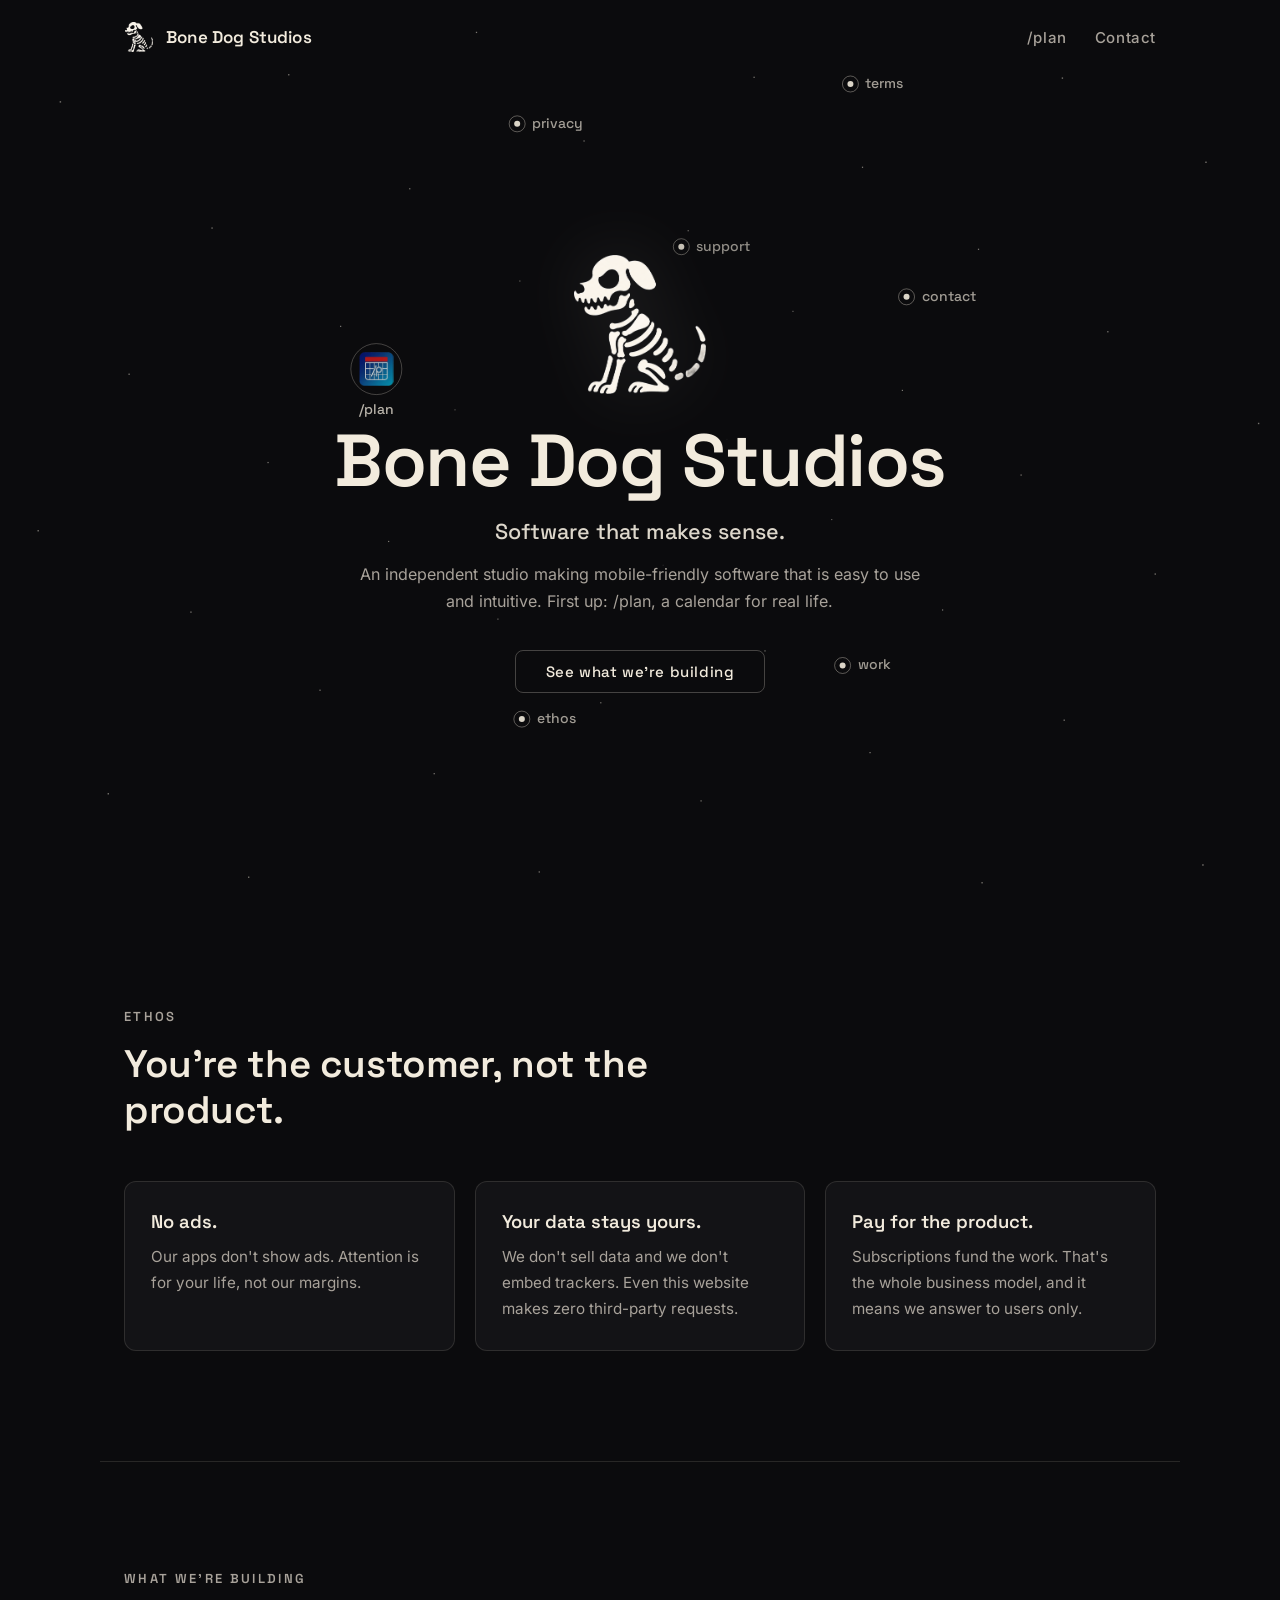
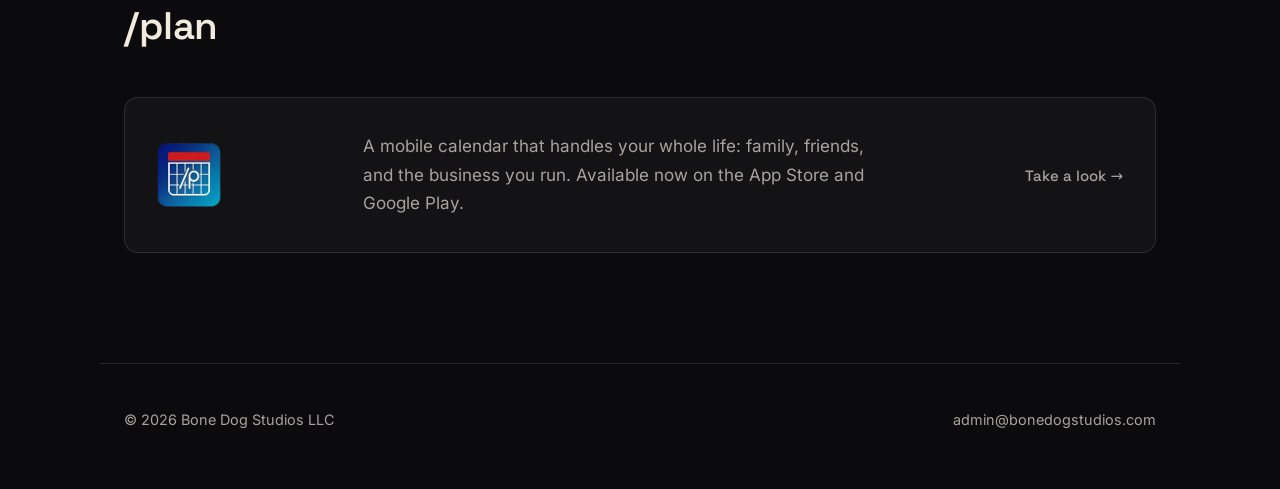
==== commit f6248a5d: "site: tagline "Software that makes sense." replaces "No manual needed." Chance felt "No manual neede" ====
--- a/index.html
+++ b/index.html
@@ -12,7 +12,7 @@
   <link rel="preload" href="/assets/fonts/inter-vf.woff2" as="font" type="font/woff2" crossorigin>
   <link rel="stylesheet" href="/assets/site.css?v=10">
   <meta property="og:title" content="Bone Dog Studios">
-  <meta property="og:description" content="Independent software studio. No manual needed.">
+  <meta property="og:description" content="Independent studio. Software that makes sense.">
   <meta property="og:image" content="https://bonedogstudios.com/assets/img/favicon-180.png">
 </head>
 <body>
@@ -35,7 +35,7 @@
       <div class="hero-inner">
         <img class="hero-logo" src="/assets/img/bone-dog-mark.png" alt="Bone Dog Studios skeleton dog logo">
         <h1>Bone Dog Studios</h1>
-        <p class="tagline">No manual needed.</p>
+        <p class="tagline">Software that makes sense.</p>
         <p class="sub">An independent studio making mobile-friendly software that is easy to use and intuitive. First up: /plan, a calendar for real life.</p>
         <a class="btn" href="/plan/">See what we're building</a>
       </div>
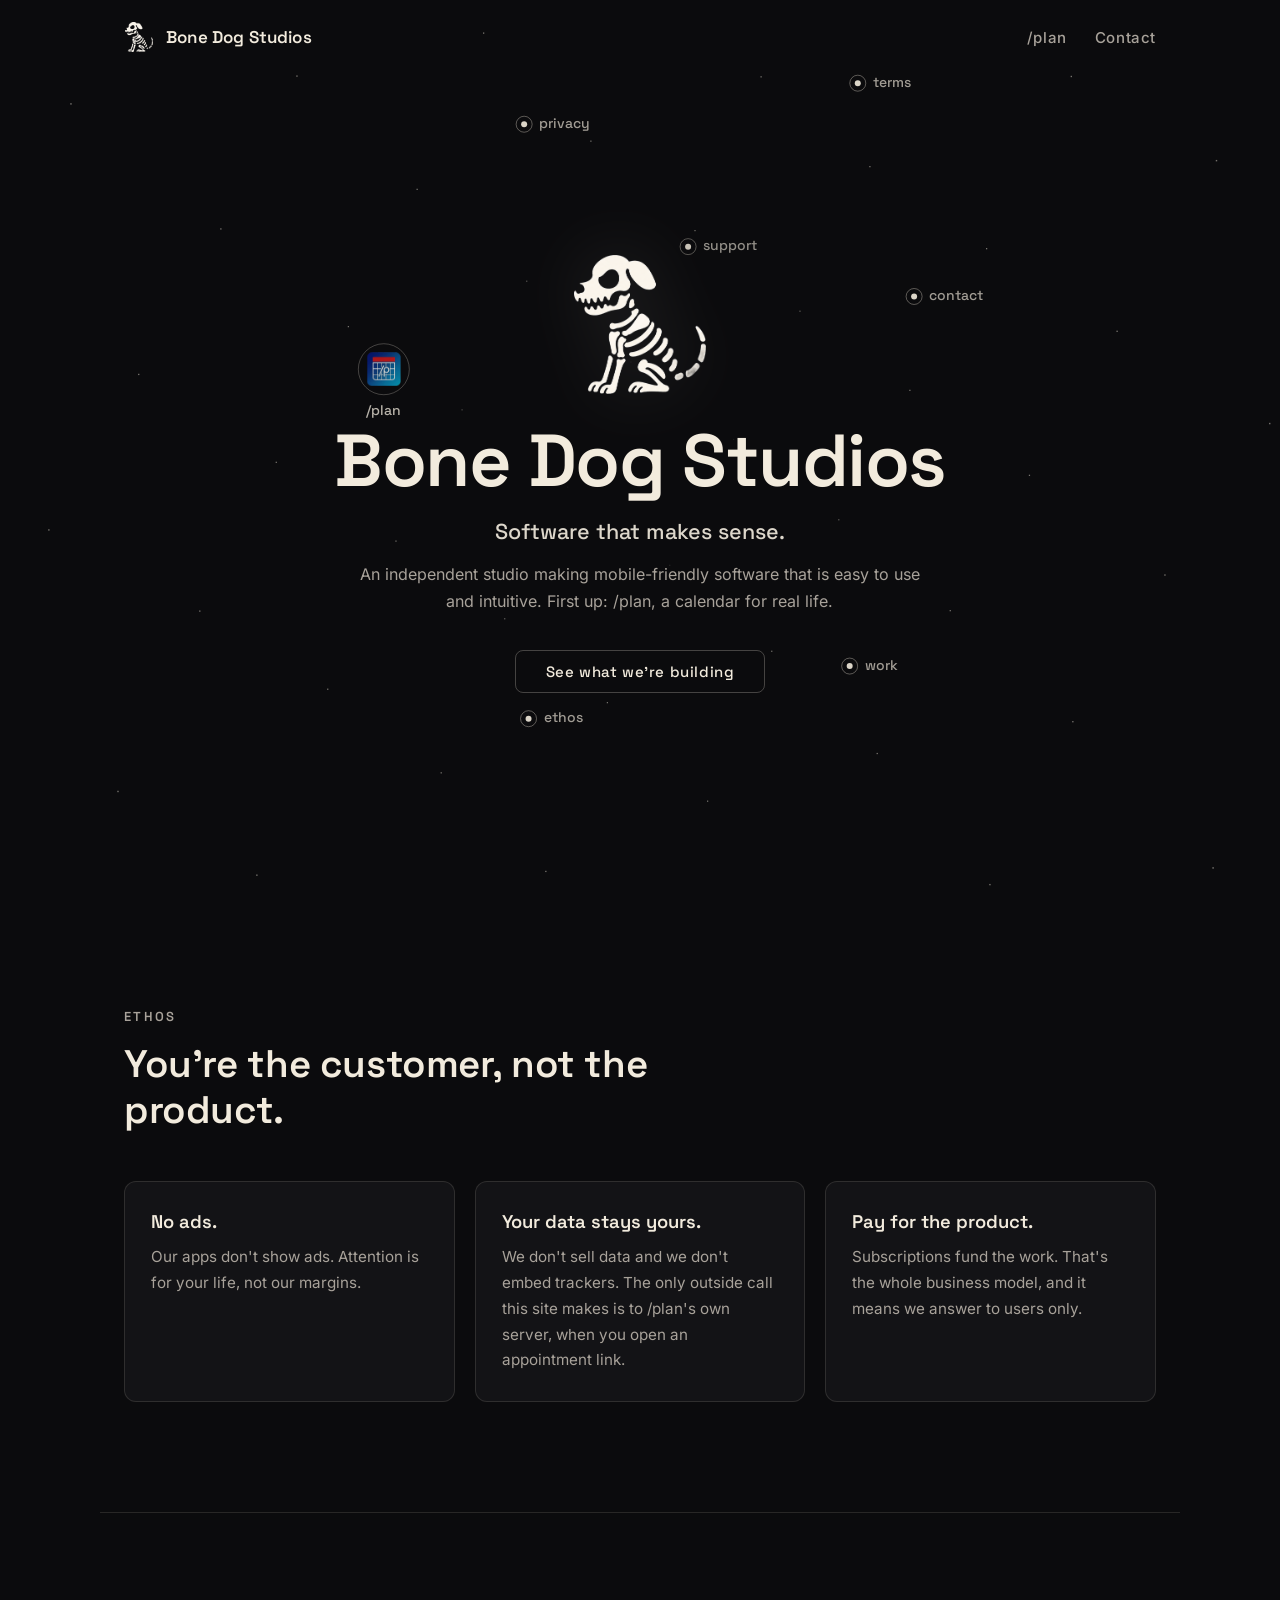
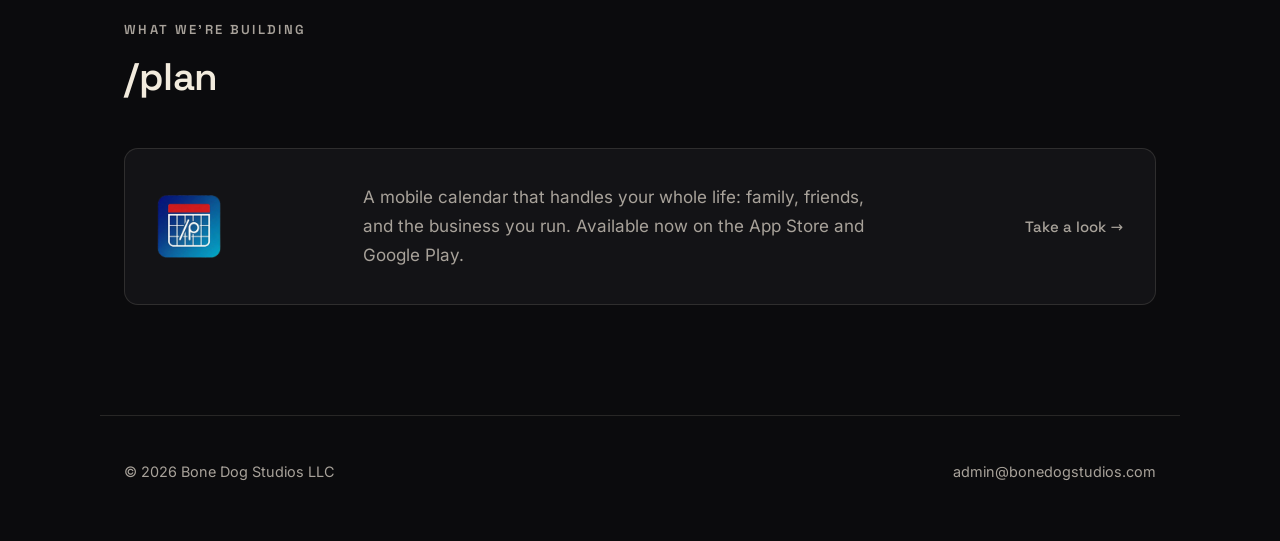
==== commit 54d59537: "plan: /plan/a/ appointment share page, .ics, AASA path (Plan 1.0.7) Plan 1.0.7 lets a business share" ====
--- a/index.html
+++ b/index.html
@@ -51,7 +51,7 @@
         </div>
         <div class="card">
           <h3>Your data stays yours.</h3>
-          <p>We don't sell data and we don't embed trackers. Even this website makes zero third-party requests.</p>
+          <p>We don't sell data and we don't embed trackers. The only outside call this site makes is to /plan's own server, when you open an appointment link.</p>
         </div>
         <div class="card">
           <h3>Pay for the product.</h3>
--- a/assets/site.css
+++ b/assets/site.css
@@ -180,7 +180,8 @@
 }
 .store-row .btn { margin-top: 0; }
 /* Official store badges (Apple and Google artwork, unaltered, self-hosted so
-   the site keeps making zero third-party requests). Apple's rules: at least
+   the site makes no third-party requests for them; the only outside call is
+   the appointment page's to /plan's own server). Apple's rules: at least
    40 px tall, clear space of a quarter of the height, one Apple badge per
    layout. Google's: at least 28 px tall, clear space of a quarter. The
    Google PNG carries its own transparent margin, so it is drawn taller to
